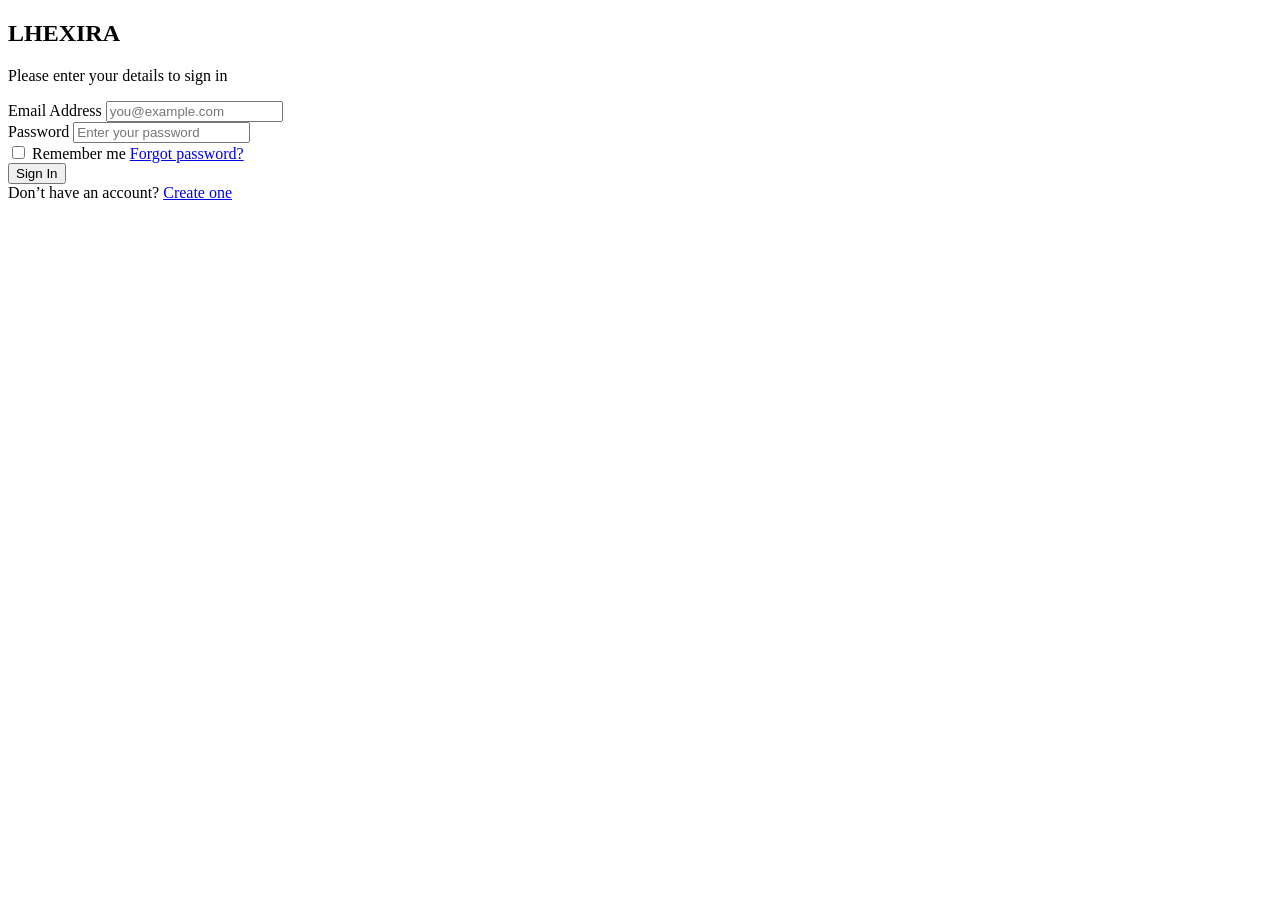
==== index.html @ cd94f964 "Add professional login page HTML structure" ====
<!DOCTYPE html>
<html lang="en">
<head>
    <meta charset="UTF-8">
    <meta name="viewport" content="width=device-width, initial-scale=1.0">
    <title>Professional Login</title>
    <link rel="stylesheet" href="style.css">
</head>
<body>

    <div class="login-container">
        <div class="login-header">
            <h2>LHEXIRA</h2>
            <p>Please enter your details to sign in</p>
        </div>

        <form id="loginForm" action="index2.html">
            <div class="form-group">
                <label for="email">Email Address</label>
                <input type="email" id="email" placeholder="you@example.com" required>
                <small class="error" id="emailError"></small>
            </div>

            <div class="form-group">
                <label for="password">Password</label>
                <input type="password" id="password" placeholder="Enter your password" required>
                <small class="error" id="passwordError"></small>
            </div>

            <div class="options">
                <label>
                    <input type="checkbox"> Remember me
                </label>
                <a href="#">Forgot password?</a>
            </div>

            <button type="submit" class="login-btn">Sign In</button>
        </form>

        <div class="signup-link">
            Don’t have an account? <a href="#">Create one</a>
        </div>
    </div>

    <script src="script.js."></script>

</body>
</html>
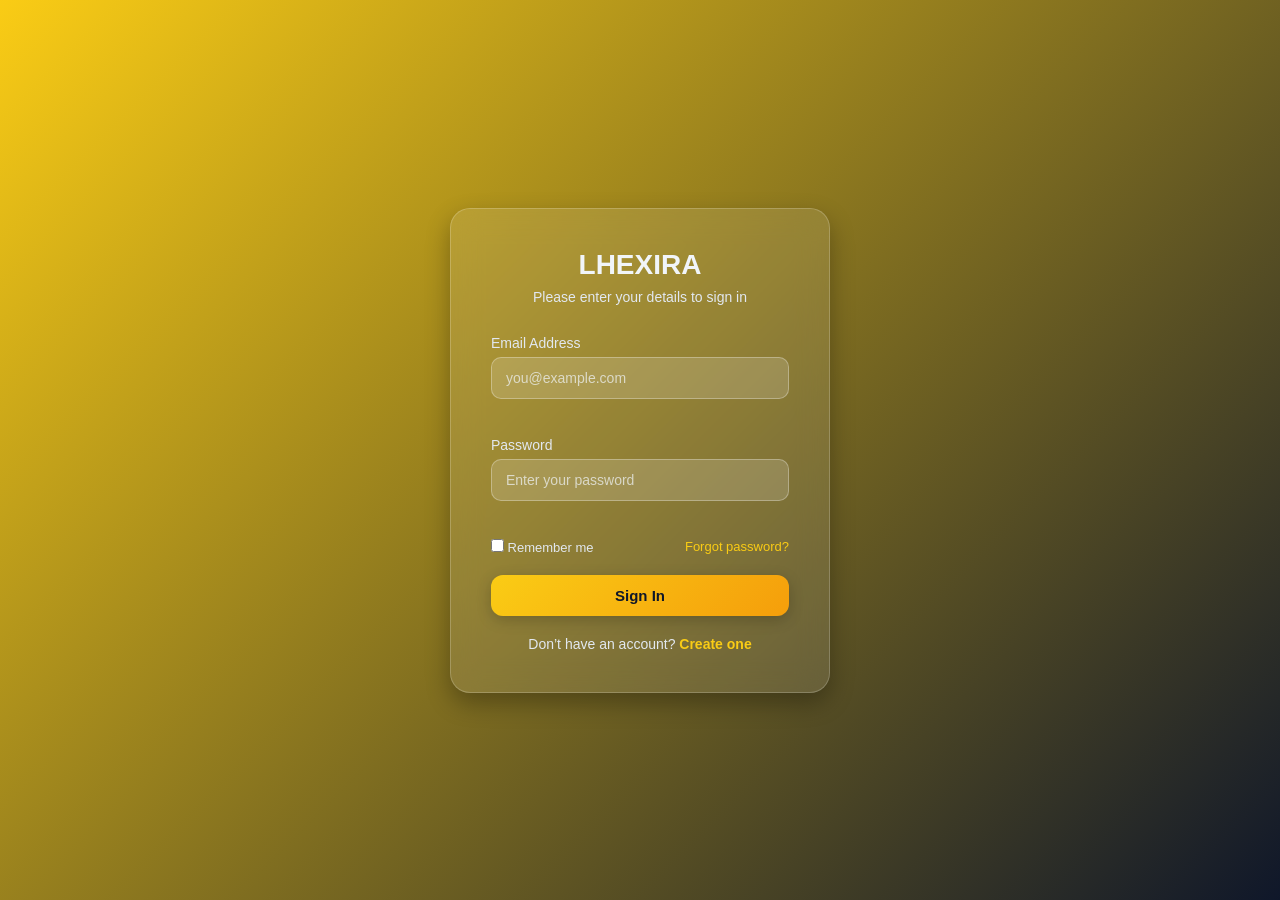
==== commit b2a00d24: "Add files via upload" ====
--- a/index.html
+++ b/index.html
@@ -1,48 +1,48 @@
-<!DOCTYPE html>
-<html lang="en">
-<head>
-    <meta charset="UTF-8">
-    <meta name="viewport" content="width=device-width, initial-scale=1.0">
-    <title>Professional Login</title>
-    <link rel="stylesheet" href="style.css">
-</head>
-<body>
-
-    <div class="login-container">
-        <div class="login-header">
-            <h2>LHEXIRA</h2>
-            <p>Please enter your details to sign in</p>
-        </div>
-
-        <form id="loginForm" action="index2.html">
-            <div class="form-group">
-                <label for="email">Email Address</label>
-                <input type="email" id="email" placeholder="you@example.com" required>
-                <small class="error" id="emailError"></small>
-            </div>
-
-            <div class="form-group">
-                <label for="password">Password</label>
-                <input type="password" id="password" placeholder="Enter your password" required>
-                <small class="error" id="passwordError"></small>
-            </div>
-
-            <div class="options">
-                <label>
-                    <input type="checkbox"> Remember me
-                </label>
-                <a href="#">Forgot password?</a>
-            </div>
-
-            <button type="submit" class="login-btn">Sign In</button>
-        </form>
-
-        <div class="signup-link">
-            Don’t have an account? <a href="#">Create one</a>
-        </div>
-    </div>
-
-    <script src="script.js."></script>
-
-</body>
-</html>
+<!DOCTYPE html>
+<html lang="en">
+<head>
+    <meta charset="UTF-8">
+    <meta name="viewport" content="width=device-width, initial-scale=1.0">
+    <title>Professional Login</title>
+    <link rel="stylesheet" href="style.css">
+</head>
+<body>
+
+    <div class="login-container">
+        <div class="login-header">
+            <h2>LHEXIRA</h2>
+            <p>Please enter your details to sign in</p>
+        </div>
+
+        <form id="loginForm" action="index2.html">
+            <div class="form-group">
+                <label for="email">Email Address</label>
+                <input type="email" id="email" placeholder="you@example.com" required>
+                <small class="error" id="emailError"></small>
+            </div>
+
+            <div class="form-group">
+                <label for="password">Password</label>
+                <input type="password" id="password" placeholder="Enter your password" required>
+                <small class="error" id="passwordError"></small>
+            </div>
+
+            <div class="options">
+                <label>
+                    <input type="checkbox"> Remember me
+                </label>
+                <a href="#">Forgot password?</a>
+            </div>
+
+            <button type="submit" class="login-btn">Sign In</button>
+        </form>
+
+        <div class="signup-link">
+            Don’t have an account? <a href="#">Create one</a>
+        </div>
+    </div>
+
+    <script src="script.js."></script>
+
+</body>
+</html>
--- a/style.css
+++ b/style.css
@@ -0,0 +1,150 @@
+
+* {
+    margin: 0;
+    padding: 0;
+    box-sizing: border-box;
+    font-family: 'Segoe UI', sans-serif;
+}
+
+
+body {
+    height: 100vh;
+    display: flex;
+    justify-content: center;
+    align-items: center;
+    background: linear-gradient(135deg, #facc15, #0f172a);
+}
+
+.login-container {
+    width: 380px;
+    padding: 40px;
+    border-radius: 20px;
+    background: rgba(255, 255, 255, 0.1);
+    backdrop-filter: blur(15px);
+    box-shadow: 0 10px 25px rgba(0,0,0,0.3);
+    border: 1px solid rgba(255, 255, 255, 0.2);
+}
+
+.login-header {
+    text-align: center;
+    margin-bottom: 30px;
+    color: #f1f5f9;
+}
+
+.login-header h2 {
+    font-weight: 700;
+    font-size: 28px;
+    margin-bottom: 8px;
+}
+
+.login-header p {
+    font-size: 14px;
+    color: #e2e8f0;
+}
+
+.form-group {
+    margin-bottom: 20px;
+}
+
+.form-group label {
+    display: block;
+    font-size: 14px;
+    margin-bottom: 6px;
+    color: #e2e8f0;
+    font-weight: 500;
+}
+
+.form-group input {
+    width: 100%;
+    padding: 12px 14px;
+    border-radius: 10px;
+    border: 1px solid rgba(255,255,255,0.3);
+    background: rgba(255,255,255,0.15);
+    color: #f1f5f9;
+    font-size: 14px;
+    transition: 0.3s ease;
+}
+
+.form-group input::placeholder {
+    color: rgba(241, 245, 249, 0.7);
+}
+
+.form-group input:focus {
+    outline: none;
+    border-color: #facc15;
+    box-shadow: 0 0 0 3px rgba(250, 204, 21, 0.2);
+}
+
+.error {
+    color: #f87171;
+    font-size: 12px;
+    height: 14px;
+    display: block;
+    margin-top: 4px;
+}
+
+.options {
+    display: flex;
+    justify-content: space-between;
+    align-items: center;
+    margin-bottom: 20px;
+    font-size: 13px;
+    color: #e2e8f0;
+}
+
+.options a {
+    text-decoration: none;
+    color: #facc15;
+    font-weight: 500;
+}
+
+.options a:hover {
+    text-decoration: underline;
+}
+
+.login-btn {
+    width: 100%;
+    padding: 12px;
+    border: none;
+    border-radius: 12px;
+    background: linear-gradient(135deg, #facc15, #f59e0b);
+    color: #0f172a;
+    font-size: 15px;
+    font-weight: 600;
+    cursor: pointer;
+    transition: transform 0.1s ease, box-shadow 0.3s ease;
+    box-shadow: 0 4px 15px rgba(0,0,0,0.2);
+}
+
+.login-btn:hover {
+    transform: translateY(-2px);
+    box-shadow: 0 6px 20px rgba(0,0,0,0.3);
+}
+
+.login-btn:active {
+    transform: scale(0.98);
+}
+
+.signup-link {
+    text-align: center;
+    margin-top: 20px;
+    font-size: 14px;
+    color: #e2e8f0;
+}
+
+.signup-link a {
+    color: #facc15;
+    text-decoration: none;
+    font-weight: 600;
+}
+
+.signup-link a:hover {
+    text-decoration: underline;
+}
+
+@media (max-width: 420px) {
+    .login-container {
+        width: 90%;
+        padding: 30px;
+    }
+}
